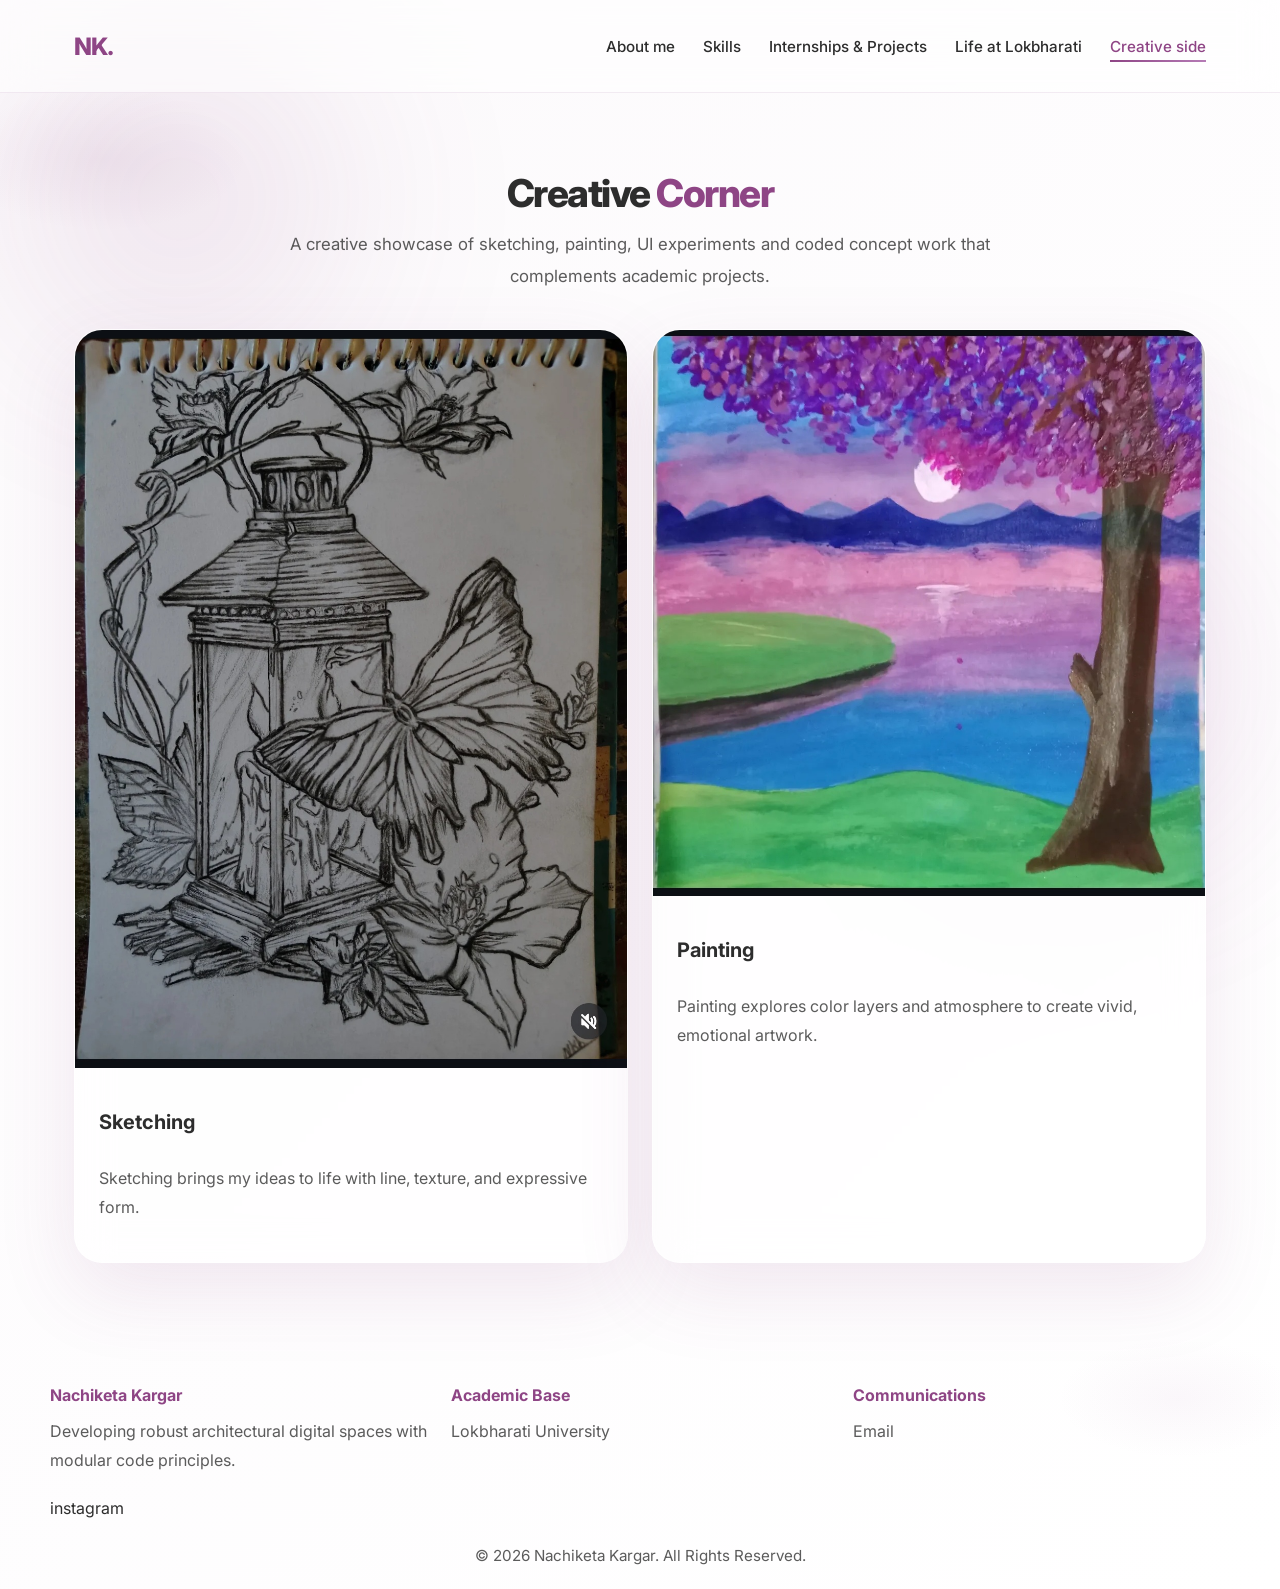
==== creative.html @ a65b6628 "Fix link to 'About me' page in creative.html" ====
﻿<!DOCTYPE html>
<html lang="en">
<head>
    <meta charset="UTF-8">
    <meta name="viewport" content="width=device-width, initial-scale=1.0">
    <title>Creative Corner | Nachiketa Kargar</title>
    <meta name="description" content="Creative corner of student portfolio showing sketching, painting, coding projects, and creative learning by Nachiketa Kargar.">
    <link rel="stylesheet" href="styles.css">
    <link rel="preconnect" href="https://fonts.googleapis.com">
    <link rel="preconnect" href="https://fonts.gstatic.com" crossorigin>
    <link href="https://fonts.googleapis.com/css2?family=Inter:wght@300;400;500;600;700;800&display=swap" rel="stylesheet">
</head>
<body>
    <div class="scroll-progress"></div>
    <div class="bg-shapes">
        <div class="shape shape-1"></div>
        <div class="shape shape-2"></div>
    </div>

    <nav class="navbar">
        <div class="nav-container">
            <a href="about.html" class="logo">NK.</a>
            <div class="hamburger">
                <span></span>
                <span></span>
                <span></span>
            </div>
            <ul class="nav-links">
                <li><a href="index.html">About me</a></li>
                <li><a href="skills.html">Skills</a></li>
                <li><a href="projects.html">Internships & Projects</a></li>
                <li><a href="university.html">Life at Lokbharati</a></li>
                <li><a href="creative.html" class="active">Creative side</a></li>
            </ul>
        </div>
    </nav>

    <main>
        <section class="section-block reveal">
            <h2 class="section-title">Creative <span>Corner</span></h2>
            <p class="hero-subtitle" style="text-align:center; max-width:700px; margin:0 auto 36px;">A creative showcase of sketching, painting, UI experiments and coded concept work that complements academic projects.</p>
            <div class="creative-gallery">
                <article class="glass-card creative-card tilt-card">
                    <div class="project-visual">
                        <img src="image/sketch.jpeg" alt="Sketching by Nachiketa">
                    </div>
                    <div class="card-content">
                        <h3 class="creative-title">Sketching</h3>
                        <p class="creative-description">Sketching brings my ideas to life with line, texture, and expressive form.</p>
                    </div>
                </article>
                <article class="glass-card creative-card tilt-card">
                    <div class="project-visual">
                        <img src="image/paint.jpeg" alt="Painting by Nachiketa">
                    </div>
                    <div class="card-content">
                        <h3 class="creative-title">Painting</h3>
                        <p class="creative-description">Painting explores color layers and atmosphere to create vivid, emotional artwork.</p>
                    </div>
                </article>
                <!--
                <article class="glass-card creative-card tilt-card">
                    <div class="creative-icon">📐</div>
                    <div class="card-content">
                        <h3 class="creative-title">Creative Learning</h3>
                        <p class="creative-description">Experimenting with design theory, layout rhythm, and premium interface structure.</p>
                    </div>
                </article>
                <article class="glass-card creative-card tilt-card">
                    <div class="creative-icon">💻</div>
                    <div class="card-content">
                        <h3 class="creative-title">Coding Projects</h3>
                        <p class="creative-description">Building visual prototypes, motion studies, and polished front-end demos with clean code.</p>
                    </div>
                </article>
                <article class="glass-card creative-card tilt-card">
                    <div class="creative-icon">✍️</div>
                    <div class="card-content">
                        <h3 class="creative-title">Visual Frameworks</h3>
                        <p class="creative-description">Mapping complex ideas into elegant, accessible interface systems.</p>
                    </div>
                </article>-->
            </div>
        </section>
    </main>

    <footer class="footer">
        <div class="footer-container">
            <div class="footer-block">
                <h4>Nachiketa Kargar</h4>
                <p>Developing robust architectural digital spaces with modular code principles.</p>
            </div>
            <div class="footer-block">
                <h4>Academic Base</h4>
                <p>Lokbharati University</p>
            </div>
            <div class="footer-block">
                <h4>Communications</h4>
                <a href="mail to:nachiketa.kargar@lokbhartiuniversity.in.edu">Email</a></div>
              <div>  <a href="https://www.instagram.com/nachu6563/" target="_blank">instagram</a>
            </div>
        </div>
        <div class="footer-bottom">&copy; 2026 Nachiketa Kargar. All Rights Reserved.</div>
    </footer>

    <script src="script.js"></script>
</body>
</html>
---- styles.css ----
:root {
    --plum: #8E4585;
    --light-plum: #B57BB5;
    --light-grey: #F5F5F5;
    --white: #FFFFFF;
    --dark-grey: #2D2D2D;
    --glass-bg: rgba(255, 255, 255, 0.58);
    --glass-border: rgba(255, 255, 255, 0.5);
    --glass-shadow: rgba(142, 69, 133, 0.14);
    --text-soft: rgba(45, 45, 45, 0.78);
    --font-primary: 'Inter', system-ui, -apple-system, BlinkMacSystemFont, sans-serif;
    --transition-smooth: all 0.45s cubic-bezier(0.22, 1, 0.36, 1);
}

* {
    box-sizing: border-box;
}

html {
    scroll-behavior: smooth;
}

body {
    margin: 0;
    min-height: 100vh;
    font-family: var(--font-primary);
    color: var(--dark-grey);
    /* Full-page gradient 'wall' using brand colors with soft radial accents */
    background: radial-gradient(1200px 600px at 8% 10%, rgba(142,69,133,0.08), transparent 12%),
                radial-gradient(1000px 500px at 92% 88%, rgba(181,123,181,0.06), transparent 12%),
                linear-gradient(135deg, rgba(142,69,133,0.03) 0%, rgba(181,123,181,0.02) 45%, #ffffff 100%);
    overflow-x: hidden;
    opacity: 0;
    transition: opacity 0.45s ease;
}

body.page-ready {
    opacity: 1;
}

img {
    max-width: 100%;
    display: block;
}

a {
    color: inherit;
    text-decoration: none;
}

button,
input,
textarea,
a {
    outline: none;
}

button,
.btn {
    font: inherit;
}

.scroll-progress {
    position: fixed;
    top: 0;
    left: 0;
    width: 0;
    height: 4px;
    background: linear-gradient(90deg, var(--plum), var(--light-plum));
    z-index: 1001;
}

.bg-shapes {
    position: fixed;
    inset: 0;
    z-index: -2;
    pointer-events: none;
}

.shape {
    position: absolute;
    filter: blur(90px);
    opacity: 0.18;
    animation: floatShape 24s infinite alternate ease-in-out;
}

.shape-1 {
    top: -12%;
    left: -10%;
    width: 48vw;
    height: 48vw;
    background: radial-gradient(circle, rgba(142, 69, 133, 0.85), transparent 58%);
}

.shape-2 {
    bottom: -12%;
    right: -10%;
    width: 52vw;
    height: 52vw;
    background: radial-gradient(circle, rgba(181, 123, 181, 0.85), transparent 58%);
    animation-delay: -8s;
}

@keyframes floatShape {
    0% { transform: translate(0, 0) scale(1); }
    100% { transform: translate(4%, 4%) scale(1.08); }
}

.navbar {
    position: sticky;
    top: 0;
    width: 100%;
    z-index: 900;
    background: rgba(255, 255, 255, 0.6);
    backdrop-filter: blur(18px);
    -webkit-backdrop-filter: blur(18px);
    border-bottom: 1px solid rgba(142, 69, 133, 0.1);
}

.nav-container {
    max-width: 1180px;
    margin: 0 auto;
    padding: 20px 24px;
    display: flex;
    align-items: center;
    justify-content: space-between;
    gap: 24px;
}

.logo {
    font-size: 1.5rem;
    font-weight: 800;
    color: var(--plum);
    letter-spacing: -0.04em;
}

.nav-links {
    display: flex;
    align-items: center;
    gap: 28px;
    list-style: none;
}

.nav-links a {
    position: relative;
    color: var(--dark-grey);
    font-size: 0.95rem;
    font-weight: 500;
    transition: color 0.35s ease;
}

.nav-links a::after {
    content: '';
    position: absolute;
    left: 0;
    bottom: -6px;
    width: 0;
    height: 2px;
    background: linear-gradient(90deg, var(--plum), var(--light-plum));
    transition: width 0.35s ease;
}

.nav-links a:hover,
.nav-links a.active {
    color: var(--plum);
}

.nav-links a:hover::after,
.nav-links a.active::after {
    width: 100%;
}

.hamburger {
    display: none;
    width: 32px;
    height: 24px;
    flex-direction: column;
    justify-content: space-between;
    cursor: pointer;
}

.hamburger span {
    display: block;
    width: 100%;
    height: 2px;
    background: var(--dark-grey);
    border-radius: 999px;
    transition: transform 0.35s ease, opacity 0.35s ease;
}

main {
    position: relative;
    z-index: 1;
}

.section-title {
    font-size: clamp(2rem, 3vw, 2.8rem);
    line-height: 1.05;
    letter-spacing: -0.04em;
    margin: 0 0 1rem;
    font-weight: 800;
    color: var(--dark-grey);
    text-align: center;
}

.section-title span {
    color: var(--plum);
}

.section-block,
.hero-layout,
.reveal {
    max-width: 1180px;
    margin: 0 auto;
    padding: 80px 24px;
}

.hero-layout {
    display: grid;
    grid-template-columns: minmax(0, 1.15fr) minmax(320px, 0.85fr);
    gap: 2.5rem;
    align-items: center;
    padding-top: 100px;
}

.campus-hero {
    position: relative;
    width: 100%;
    min-height: 760px;
    display: grid;
    place-items: center;
    overflow: hidden;
    margin-bottom: 4rem;
    background: var(--light-grey);
}

.hero-video-wrap {
    position: absolute;
    inset: 0;
    overflow: hidden;
    z-index: 0;
}

.hero-video-wrap iframe {
    position: absolute;
    top: 50%;
    left: 50%;
    width: 140%;
    height: 140%;
    transform: translate(-50%, -50%) scale(1.08);
    border: 0;
    pointer-events: none;
    transition: transform 30s ease;
    filter:saturate(1.15)
brightness(1.08)
contrast(1.05);
    will-change: transform;
}

@keyframes campusHeroZoom {
    from { transform: translate(-50%, -50%) scale(1.08); }
    to   { transform: translate(-50%, -50%) scale(1.12); }
}

.hero-video-wrap iframe {
    animation: campusHeroZoom 24s ease-in-out infinite alternate;
}

/* Gradient overlay on video - dark at bottom, transparent at top */
.hero-video-wrap::after{
content:'';
position:absolute;
inset:0;

background:linear-gradient(
to top,
rgba(0,0,0,.20) 0%,
rgba(0,0,0,.08) 45%,
transparent 100%
);

z-index:1;
}

/* Lighten the hero content background and reduce opacity of card */
.campus-hero-content {
    background: rgba(255, 255, 255, 0.06) !important;
    border: 1px solid rgba(255, 255, 255, 0.08) !important;
    backdrop-filter: blur(8px) !important;
}

.hero-label {
    background: rgba(255, 255, 255, 0.04);
    color: var(--plum);
    padding: 6px 10px;
    border-radius: 999px;
}

.campus-hero-overlay {
    position: absolute;
    inset: 0;
    background: rgba(16,10,32,0.15);
    backdrop-filter: blur(3px);
    z-index: 1;
}

.campus-hero-content {
    position: relative;
    z-index: 2;
    width: min(100%, 1080px);
    padding: 48px 50px;
    background: rgba(255, 255, 255, 0.14);
    border: 1px solid rgba(255, 255, 255, 0.18);
    border-radius: 28px;
    box-shadow: 0 40px 120px rgba(142, 69, 133, 0.18);
    backdrop-filter: blur(24px);
    text-align: center;
}

.hero-label {
    display: inline-flex;
    align-items: center;
    justify-content: center;
    gap: 0.75rem;
    margin-bottom: 1rem;
    color: rgba(255, 255, 255, 0.88);
    font-size: 0.95rem;
    letter-spacing: 0.18em;
    text-transform: uppercase;
    font-weight: 700;
}

.campus-hero h2 {
    margin: 0;
    font-size: clamp(2.8rem, 4vw, 4.8rem);
    line-height: 1.02;
    letter-spacing: -0.04em;
    color: #fff;
}

.hero-subtitle {
    margin: 24px auto 0;
    max-width: 840px;
    font-size: 1.12rem;
    line-height: 1.85;
    color: rgba(255, 255, 255, 0.92);
}

.hero-description {
    margin: 22px auto 0;
    max-width: 760px;
    color: rgba(255, 255, 255, 0.78);
    line-height: 1.9;
    font-size: 1rem;
}

.hero-actions {
    margin-top: 34px;
    display: flex;
    justify-content: center;
    align-items: center;
    gap: 18px;
    flex-wrap: wrap;
}

.hero-btn {
    display: inline-flex;
    align-items: center;
    justify-content: center;
    padding: 16px 34px;
    border-radius: 999px;
    font-weight: 700;
    letter-spacing: 0.01em;
    transition: transform 0.3s ease, box-shadow 0.3s ease, background 0.3s ease;
}

.hero-btn.primary {
    background: linear-gradient(135deg, var(--plum), var(--light-plum));
    color: #fff;
    box-shadow: 0 20px 50px rgba(142, 69, 133, 0.3);
}

.hero-btn.secondary {
    background: rgba(255, 255, 255, 0.16);
    color: #fff;
    border: 1px solid rgba(255, 255, 255, 0.26);
}

.hero-btn:hover {
    transform: translateY(-3px);
    box-shadow: 0 22px 60px rgba(142, 69, 133, 0.32);
}

.hero-btn.secondary:hover {
    background: rgba(255, 255, 255, 0.24);
}

@media (max-width: 980px) {
    .campus-hero {
        min-height: 580px;
        margin-bottom: 3.5rem;
    }

    .campus-hero-content {
        padding: 36px 30px;
    }

    .hero-subtitle,
    .hero-description {
        font-size: 1rem;
    }
}

@media (max-width: 680px) {
    .campus-hero {
        min-height: auto;
        padding: 80px 0 60px;
    }

    .campus-hero-content {
        width: min(100%, 92%);
        border-radius: 24px;
        padding: 28px 22px;
    }

    .hero-label {
        font-size: 0.85rem;
    }

    .campus-hero h2 {
        font-size: 2.5rem;
    }

    .hero-actions {
        gap: 14px;
        flex-direction: column;
    }

    .hero-btn {
        width: 100%;
        min-width: 0;
    }
}

.hero-text {
    display: flex;
    flex-direction: column;
    gap: 24px;
}

.eyebrow {
    display: inline-flex;
    align-items: center;
    gap: 0.5rem;
    color: var(--plum);
    font-weight: 700;
    text-transform: uppercase;
    letter-spacing: 0.18em;
    font-size: 0.78rem;
}

.hero-text h1 {
    font-size: clamp(2.75rem, 4vw, 4rem);
    line-height: 0.98;
    margin: 0;
}

.hero-text h1 span {
    color: var(--plum);
}

.hero-subtitle {
    max-width: 640px;
    color: var(--text-soft);
    font-size: 1.05rem;
    line-height: 1.9;
}

.hero-typing {
    display: flex;
    align-items: center;
    gap: 0.9rem;
    font-size: 1rem;
    color: var(--dark-grey);
    font-weight: 500;
}

.hero-typing .typing-text {
    font-weight: 700;
    color: var(--plum);
}

.hero-cta {
    display: flex;
    flex-wrap: wrap;
    gap: 16px;
}

.btn {
    display: inline-flex;
    align-items: center;
    justify-content: center;
    border-radius: 999px;
    padding: 14px 28px;
    min-height: 52px;
    font-weight: 700;
    border: none;
    cursor: pointer;
    background: transparent;
    position: relative;
    overflow: hidden;
    transition: var(--transition-smooth);
}

.btn-primary {
    background: linear-gradient(135deg, var(--plum), var(--light-plum));
    color: var(--white);
    box-shadow: 0 18px 40px rgba(142, 69, 133, 0.18);
}

.btn-secondary {
    background: rgba(255, 255, 255, 0.78);
    color: var(--plum);
    border: 1px solid rgba(142, 69, 133, 0.18);
}

.btn:hover {
    transform: translateY(-2px);
}

.hero-card {
    display: grid;
    gap: 24px;
    padding: 32px;
}

.profile-card {
    display: grid;
    gap: 20px;
    padding: 36px;

    /* Floating Animation */
    animation: float 5s ease-in-out infinite;
}

.profile-photo {
    width: 170px;
    height: 170px;
    border-radius: 50%;
    margin: 0 auto;
    background: radial-gradient(circle at top left,
            rgba(255,255,255,0.8),
            rgba(142,69,133,0.22));

    display: grid;
    place-items: center;

    border: 1px solid rgba(255,255,255,0.6);

    box-shadow:
        inset 0 0 0 1px rgba(255,255,255,0.35),
        0 18px 40px rgba(142,69,133,0.08);

    overflow: hidden;
}

.profile-photo img {
    width: 100%;
    height: 100%;
    object-fit: cover;

    border-radius: 50%;
    display: block;

    /* Smooth Effect */
    transition: 0.5s ease;
}


/* Hover Zoom */
.profile-photo:hover img{
    transform: scale(1.05);
}


.profile-photo span {
    font-size: 3rem;
    font-weight: 800;
    color: var(--plum);
}

.profile-meta {
    text-align: center;
    color: var(--plum);
    font-weight: 700;
    letter-spacing: 0.05em;
}

.profile-highlights {
    display: grid;
    gap: 12px;
}

.profile-highlights li {
    display: flex;
    align-items: center;
    gap: 12px;
    color: var(--text-soft);
    line-height: 1.8;
}

.profile-highlights li::before {
    content: '';
    width: 9px;
    height: 9px;
    border-radius: 50%;
    background: linear-gradient(
        135deg,
        var(--plum),
        var(--light-plum)
    );
}


/* Floating Animation */
@keyframes float {

    0%,100%{
transform:translateY(0);
}

50%{
transform:translateY(-10px);
}
}

.stats-grid {
    display: grid;
    grid-template-columns: repeat(3, minmax(180px, 1fr));
    gap: 18px;
}

.stat-item {
    padding: 26px;
    display: grid;
    gap: 10px;
}

.stat-number {
    font-size: 2.5rem;
    font-weight: 800;
    color: var(--plum);
}

.stat-label {
    color: var(--text-soft);
    line-height: 1.7;
}

.glass-card {
    position: relative;
    background: var(--glass-bg);
    border: 1px solid var(--glass-border);
    border-radius: 28px;
    box-shadow: 0 28px 80px rgba(142, 69, 133, 0.12);
    backdrop-filter: blur(18px);
    -webkit-backdrop-filter: blur(18px);
    overflow: hidden;
    transition: var(--transition-smooth);
}

.glass-card::before {
    content: '';
    position: absolute;
    inset: 0;
    background: linear-gradient(135deg, rgba(255,255,255,0.4), rgba(255,255,255,0.06));
    pointer-events: none;
}

.glass-card::after {
    content: '';
    position: absolute;
    inset: -1px;
    background: linear-gradient(180deg, rgba(142, 69, 133, 0.26), rgba(181, 123, 181, 0.12));
    opacity: 0;
    transition: opacity 0.35s ease;
}

.glass-card:hover {
    transform: translateY(-10px);
}

.glass-card:hover::after {
    opacity: 1;
}

.card-content {
    position: relative;
    z-index: 1;
    padding: 30px;
}

.info-grid {
    display: grid;
    gap: 22px;
    grid-template-columns: repeat(3, minmax(220px, 1fr));
}

.info-card {
    position: relative;
    padding: 32px;
    min-height: 220px;
}

.info-card h3 {
    margin-top: 0;
    margin-bottom: 14px;
    font-size: 1.25rem;
    color: var(--dark-grey);
}

.info-card p {
    color: var(--text-soft);
    line-height: 1.8;
}

.hero-image-container {
    display: grid;
    place-items: center;
}

.fade-left,
.fade-right,
.zoom-in {
    opacity: 0;
    transform: translateY(32px) scale(0.98);
    transition: opacity 0.7s ease, transform 0.7s ease;
}

.fade-left.active {
    opacity: 1;
    transform: translateX(0) scale(1);
}

.fade-right.active {
    opacity: 1;
    transform: translateX(0) scale(1);
}

.zoom-in.active {
    opacity: 1;
    transform: scale(1);
}

.reveal {
    opacity: 0;
    transform: translateY(32px);
    transition: opacity 0.8s ease, transform 0.8s ease;
}

.reveal.active {
    opacity: 1;
    transform: translateY(0);
}

.hero-image-container .profile-card {
    width: 100%;
    max-width: 420px;
}

.hero-stats {
    display: grid;
    grid-template-columns: repeat(3, minmax(110px, 1fr));
    gap: 16px;
}

.hero-stat {
    padding: 18px 22px;
    display: grid;
    gap: 8px;
    text-align: center;
}

.hero-stat span:first-child {
    font-size: 1.9rem;
    font-weight: 800;
    color: var(--plum);
}

.hero-stat span:last-child {
    color: var(--text-soft);
    line-height: 1.7;
}

.skill-bar-wrapper {
    display: grid;
    gap: 12px;
    margin-bottom: 20px;
}

.skill-info {
    display: flex;
    justify-content: space-between;
    align-items: center;
    font-size: 0.95rem;
    color: var(--dark-grey);
    font-weight: 600;
}

.skill-progress-bg {
    width: 100%;
    height: 14px;
    border-radius: 999px;
    background: rgba(255,255,255,0.55);
    overflow: hidden;
}

.skill-progress-fill {
    width: 0;
    height: 100%;
    border-radius: 999px;
    background: linear-gradient(90deg, var(--plum), var(--light-plum));
    transition: width 1.1s ease;
}

.circular-skills {
    display: grid;
    gap: 24px;
    justify-items: center;
    padding: 32px;
}

.circle-skill {
    display: grid;
    gap: 18px;
    justify-items: center;
}

.circle-svg {
    width: 120px;
    height: 120px;
    transform: rotate(-90deg);
}

.circle-bg,
.circle-fill {
    fill: none;
    stroke-width: 12;
    stroke-linecap: round;
}

.circle-bg {
    stroke: rgba(255, 255, 255, 0.68);
}

.circle-fill {
    stroke: var(--plum);
    stroke-dasharray: 339.292;
    stroke-dashoffset: 339.292;
    transition: stroke-dashoffset 1.25s ease;
}

.circle-text {
    fill: var(--plum);
    font-size: 1rem;
    font-weight: 700;
    transform: rotate(90deg);
}

.achievement-grid {
    display: grid;
    gap: 20px;
    grid-template-columns: repeat(2, minmax(250px, 1fr));
}

.achievement-card {
    display: grid;
    gap: 14px;
    border-radius: 1%;
}

.achievement-card::before,
.achievement-card::after {
    border-radius: 1%;
}

.achievement-card h3 {
    margin: 0;
}

.currently-learning {
    margin-top: 16px;
    display: grid;
    gap: 12px;
}

.currently-learning span {
    display: inline-flex;
    align-items: center;
    gap: 8px;
    color: var(--text-soft);
}

.currently-learning span::before {
    content: '';
    width: 9px;
    height: 9px;
    border-radius: 50%;
    background: var(--plum);
}

.project-grid,
.creative-gallery,
.gallery-grid {
    display: grid;
    gap: 24px;
    grid-template-columns: repeat(auto-fit, minmax(240px, 1fr));
}

.project-card,
.creative-card,
.campus-card {
    display: flex;
    flex-direction: column;
    min-height: 320px;
    gap: 18px;
    position: relative;
}

/* ==========================================================================
   માત્ર FUNCTIONS CARD (FIRST CARD) ના સેન્ટર વ્યુ બટન માટેનું CSS
   ========================================================================== */
/* ==========================================================================
   માત્ર FUNCTIONS CARD (FIRST CARD) ના સેન્ટર વ્યુ બટન માટેનું CSS
   ========================================================================== */
.campus-thumb {
    position: relative;
    overflow: hidden;
}

.thumb-img {
    width: 100%;
    height: 220px;
    object-fit: cover;
    display: block;
}

/* માત્ર પહેલા કાર્ડના ઓવરલે માટે (છુપાયેલું રહેશે અને ફ્લેક્સબોક્સથી સેન્ટર કરશે) */
/* Card overlay */
.campus-card,
.functions-card {
    position: relative;
    overflow: hidden;
}

/* Overlay */
.campus-card .thumb-overlay,
.functions-card .thumb-overlay {
    position: absolute;
    inset: 0;

    background: rgba(0,0,0,.45);
    backdrop-filter: blur(4px);

    opacity: 0;
    visibility: hidden;
    transition: opacity .35s ease, visibility .35s ease;

    display: flex;
    align-items: center;
    justify-content: center;
    gap: 12px;
    flex-direction: column;

    pointer-events: auto;
    z-index: 10;
}

/* Show overlay */
.campus-thumb:hover .thumb-overlay,
.campus-card:hover .thumb-overlay,
.functions-card:hover .thumb-overlay,
.campus-card .thumb-overlay:hover,
.functions-card .thumb-overlay:hover {
    opacity: 1;
    visibility: visible;
}

/* Button */
.campus-card .thumb-btn,
.functions-card .thumb-btn {
    position: relative;
    z-index: 11;
    display: inline-flex;
    align-items: center;
    justify-content: center;
    padding: 14px 30px;
    min-width: 120px;
    border: none;
    border-radius: 12px;
    cursor: pointer;
    font-weight: 700;
    font-size: 0.95rem;
    text-decoration: none;
    transition: transform .3s ease, box-shadow .3s ease, background .3s ease;
    pointer-events: auto;
}

.campus-thumb {
    position: relative;
    z-index: 1;
}

.campus-card .watch-btn,
.functions-card .watch-btn {
    background: linear-gradient(135deg, var(--plum), var(--light-plum));
    color: white;
    box-shadow: 0 8px 25px rgba(142,69,133,.25);
}

.campus-card .edit-btn,
.functions-card .edit-btn {
    background: rgba(255,255,255,.9);
    color: var(--dark-grey);
    box-shadow: 0 8px 20px rgba(0,0,0,.12);
}

/* Button Hover */
.campus-card .thumb-btn:hover,
.functions-card .thumb-btn:hover {
    transform: translateY(-3px);
    box-shadow: 0 12px 35px rgba(142,69,133,.35);
}

/* Thumbnail */

.campus-thumb{

border-radius:24px;

overflow:hidden;

transition:.45s;

}


.campus-card:hover .campus-thumb{

transform:scale(1.05);

}

.project-card::before,
.creative-card::before,
.campus-card::before {
    content: '';
    position: absolute;
    inset: 0;
    border-radius: 28px;
    padding: 1px;
    background: linear-gradient(135deg, rgba(142, 69, 133, 0.5), rgba(181, 123, 181, 0.4));
    -webkit-mask: linear-gradient(#fff 0 0) content-box, linear-gradient(#fff 0 0);
    mask: linear-gradient(#fff 0 0) content-box, linear-gradient(#fff 0 0);
    mask-composite: exclude;
    pointer-events: none;
    opacity: 0;
    transition: opacity 0.4s ease;
}

.project-card:hover::before,
.creative-card:hover::before,
.campus-card:hover::before {
    opacity: 1;
}

.project-card .card-content,
.creative-card .card-content,
.campus-card .card-content {
    padding: 24px;
    display: grid;
    gap: 14px;
    z-index: 1;
}

.project-name,
.creative-title,
.campus-title {
    margin: 0;
    font-size: 1.25rem;
    font-weight: 700;
}

.project-description,
.creative-description,
.campus-description {
    color: var(--text-soft);
    line-height: 1.8;
}

.project-tags,
.stack-grid,
.activity-grid {
    display: grid;
    gap: 12px;
    grid-template-columns: repeat(auto-fit, minmax(120px, 1fr));
}

.tech-chip {
    background: rgba(255, 255, 255, 0.72);
    border: 1px solid rgba(142, 69, 133, 0.16);
    border-radius: 999px;
    color: var(--dark-grey);
    font-size: 0.92rem;
    padding: 12px 16px;
    text-align: center;
}

.timeline {
    position: relative;
    display: grid;
    gap: 30px;
    padding-left: 22px;
}

.timeline::before {
    content: '';
    position: absolute;
    left: 10px;
    top: 0;
    bottom: 0;
    width: 4px;
    background: linear-gradient(180deg, var(--plum), var(--light-plum));
    border-radius: 999px;
}

.timeline-item {
    display: grid;
    gap: 14px;
    padding-left: 28px;
}

.timeline-dot {
    position: absolute;
    left: 0;
    top: 14px;
    width: 16px;
    height: 16px;
    background: linear-gradient(180deg, var(--plum), var(--light-plum));
    border-radius: 50%;
    box-shadow: 0 0 0 10px rgba(142, 69, 133, 0.08);
}

.timeline-year {
    display: inline-flex;
    align-items: center;
    gap: 10px;
    font-size: 0.9rem;
    font-weight: 700;
    color: var(--light-plum);
    text-transform: uppercase;
    letter-spacing: 0.12em;
}

.timeline-content h4 {
    margin: 0;
    font-size: 1.2rem;
    font-weight: 700;
}

.timeline-content p {
    margin: 0;
    color: var(--text-soft);
    line-height: 1.75;
}

.contact-section {
    text-align: center;
}

.contact-section p {
    max-width: 720px;
    margin: 0 auto 24px auto;
    color: var(--text-soft);
    line-height: 1.8;
}

.footer {
    padding: 42px 24px 24px;
}

.footer-container {
    max-width: 1180px;
    margin: 0 auto;
    display: grid;
    grid-template-columns: repeat(3, minmax(220px, 1fr));
    gap: 24px;
}

.footer-block h4 {
    margin: 0 0 12px;
    font-size: 1rem;
    color: var(--plum);
}

.footer-block p,
.footer-block a {
    margin: 0;
    color: var(--text-soft);
    line-height: 1.8;
}

.footer-block a {
    display: inline-block;
}

.footer-bottom {
    margin-top: 28px;
    max-width: 1180px;
    margin-left: auto;
    margin-right: auto;
    color: var(--text-soft);
    text-align: center;
    font-size: 0.95rem;
}


@media (max-width: 1100px) {
    .hero-layout {
        grid-template-columns: 1fr;
    }

    .info-grid,
    .achievement-grid,
    .gallery-grid,
    .project-grid,
    .creative-gallery,
    .stack-grid,
    .activity-grid {
        grid-template-columns: 1fr;
    }
}

@media (max-width: 860px) {
    .nav-container {
        padding: 18px 20px;
    }

    .hero-layout,
    .section-block {
        padding-left: 20px;
        padding-right: 20px;
    }
}

@media (max-width: 768px) {
    .nav-links {
        position: fixed;
        top: 84px;
        right: -100%;
        width: min(310px, 80vw);
        height: calc(100vh - 84px);
        flex-direction: column;
        justify-content: flex-start;
        align-items: flex-start;
        padding: 32px 24px;
        background: rgba(255, 255, 255, 0.96);
        box-shadow: -8px 18px 48px rgba(142, 69, 133, 0.12);
        border-left: 1px solid rgba(142, 69, 133, 0.08);
        transition: right 0.35s ease;
    }

    .nav-links.active {
        right: 0;
    }

    .nav-links a {
        margin-bottom: 16px;
        font-size: 1.05rem;
    }

    .hamburger {
        display: flex;
    }

    .hero-layout {
        padding-top: 92px;
    }

    .stats-grid {
        grid-template-columns: 1fr;
    }

    .campus-hero {
        padding: 160px 20px 120px;
    }

    .campus-hero-content {
        padding: 32px;
        border-radius: 28px;
    }

    
    .campus-thumb:has(#functions-thumb) .thumb-overlay .watch-btn {
        width: 75%;
        padding: 14px 20px;
        font-size: 1rem;
    }
}

@media (max-width: 560px) {
    .section-title {
        font-size: 2.2rem;
    }

    .hero-text h1 {
        font-size: 2.5rem;
    }

    .hero-cta {
        flex-direction: column;
    }

    .hero-stats {
        grid-template-columns: 1fr;
    }
}

.align-center {
    display: flex;
    align-items: center;
    justify-content: center;
}

.tilt-card {
    transform: perspective(1000px) rotateX(0deg) rotateY(0deg);
    will-change: transform;
}

.fade-left {
    transform: translateX(-20px);
}

.fade-right {
    transform: translateX(20px);
}

.zoom-in {
    transform: scale(0.95);
}


::-webkit-scrollbar{
width:8px;
}

::-webkit-scrollbar-track{
background:#f5f5f5;
}

::-webkit-scrollbar-thumb{
background:#8E4585;
border-radius:20px;
}

::-webkit-scrollbar-thumb:hover{
background:#B57BB5;
}
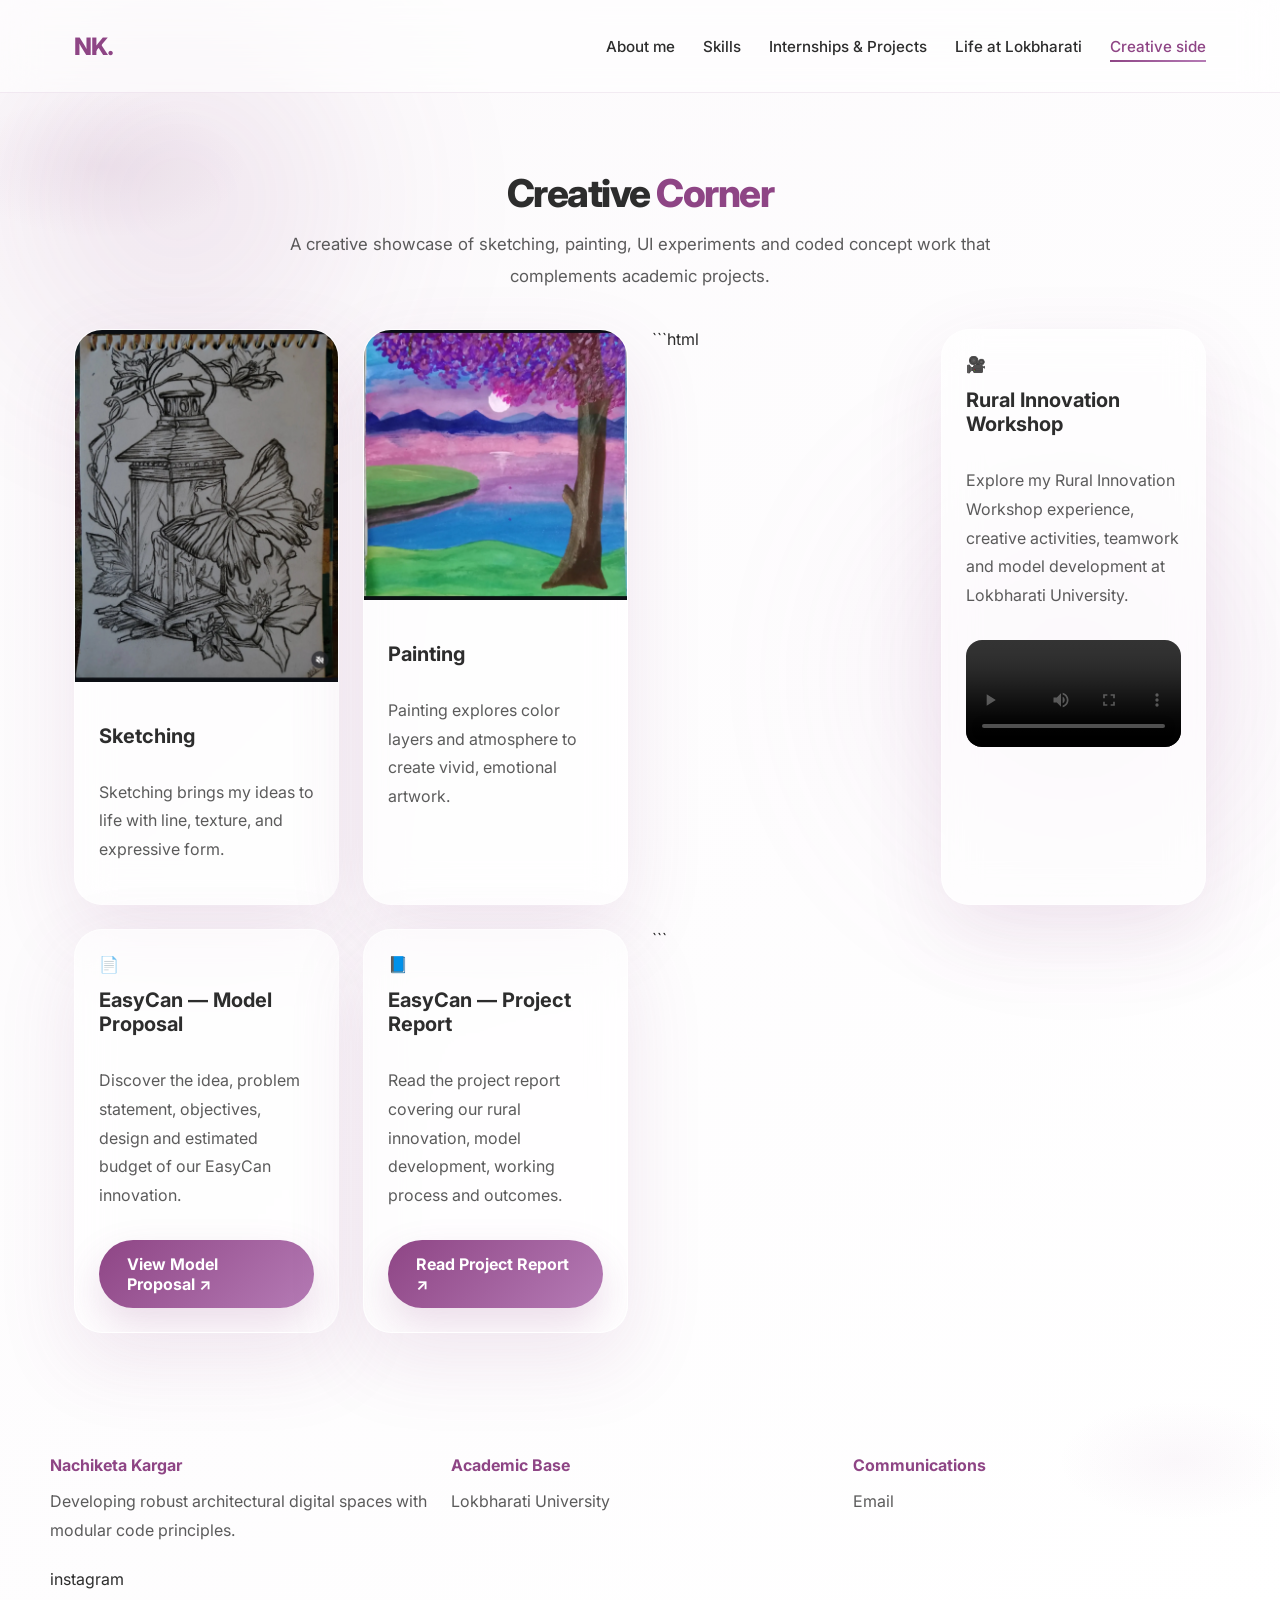
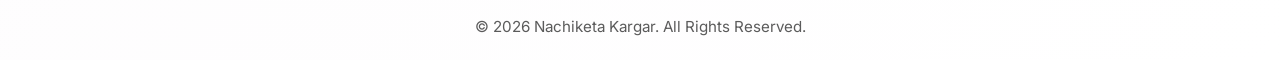
==== commit 8469b5a3: "Add creative content for workshop and reports Added new articles for Rural Innovation Workshop, Mode" ====
--- a/creative.html
+++ b/creative.html
@@ -80,6 +80,71 @@
                         <p class="creative-description">Mapping complex ideas into elegant, accessible interface systems.</p>
                     </div>
                 </article>-->
+                ```html
+<!-- Rural Innovation Workshop Video -->
+<article class="glass-card creative-card tilt-card">
+    <div class="card-content">
+        <div class="creative-icon">🎥</div>
+
+        <h3 class="creative-title">Rural Innovation Workshop</h3>
+
+        <p class="creative-description">
+            Explore my Rural Innovation Workshop experience,
+            creative activities, teamwork and model development
+            at Lokbharati University.
+        </p>
+
+        <video controls preload="metadata"
+               style="width:100%; border-radius:16px;">
+            <source src="assets/creative-corner/workshop-video.mp4"
+                    type="video/mp4">
+            Your browser does not support video playback.
+        </video>
+    </div>
+</article>
+
+<!-- Model Proposal -->
+<article class="glass-card creative-card tilt-card">
+    <div class="card-content">
+        <div class="creative-icon">📄</div>
+
+        <h3 class="creative-title">EasyCan — Model Proposal</h3>
+
+        <p class="creative-description">
+            Discover the idea, problem statement, objectives,
+            design and estimated budget of our EasyCan innovation.
+        </p>
+
+        <a href="assets/creative-corner/model-proposal.pdf"
+           target="_blank"
+           rel="noopener noreferrer"
+           class="btn btn-primary">
+            View Model Proposal ↗
+        </a>
+    </div>
+</article>
+
+<!-- Project Report -->
+<article class="glass-card creative-card tilt-card">
+    <div class="card-content">
+        <div class="creative-icon">📘</div>
+
+        <h3 class="creative-title">EasyCan — Project Report</h3>
+
+        <p class="creative-description">
+            Read the project report covering our rural innovation,
+            model development, working process and outcomes.
+        </p>
+
+        <a href="assets/creative-corner/project-report.pdf"
+           target="_blank"
+           rel="noopener noreferrer"
+           class="btn btn-primary">
+            Read Project Report ↗
+        </a>
+    </div>
+</article>
+```
             </div>
         </section>
     </main>
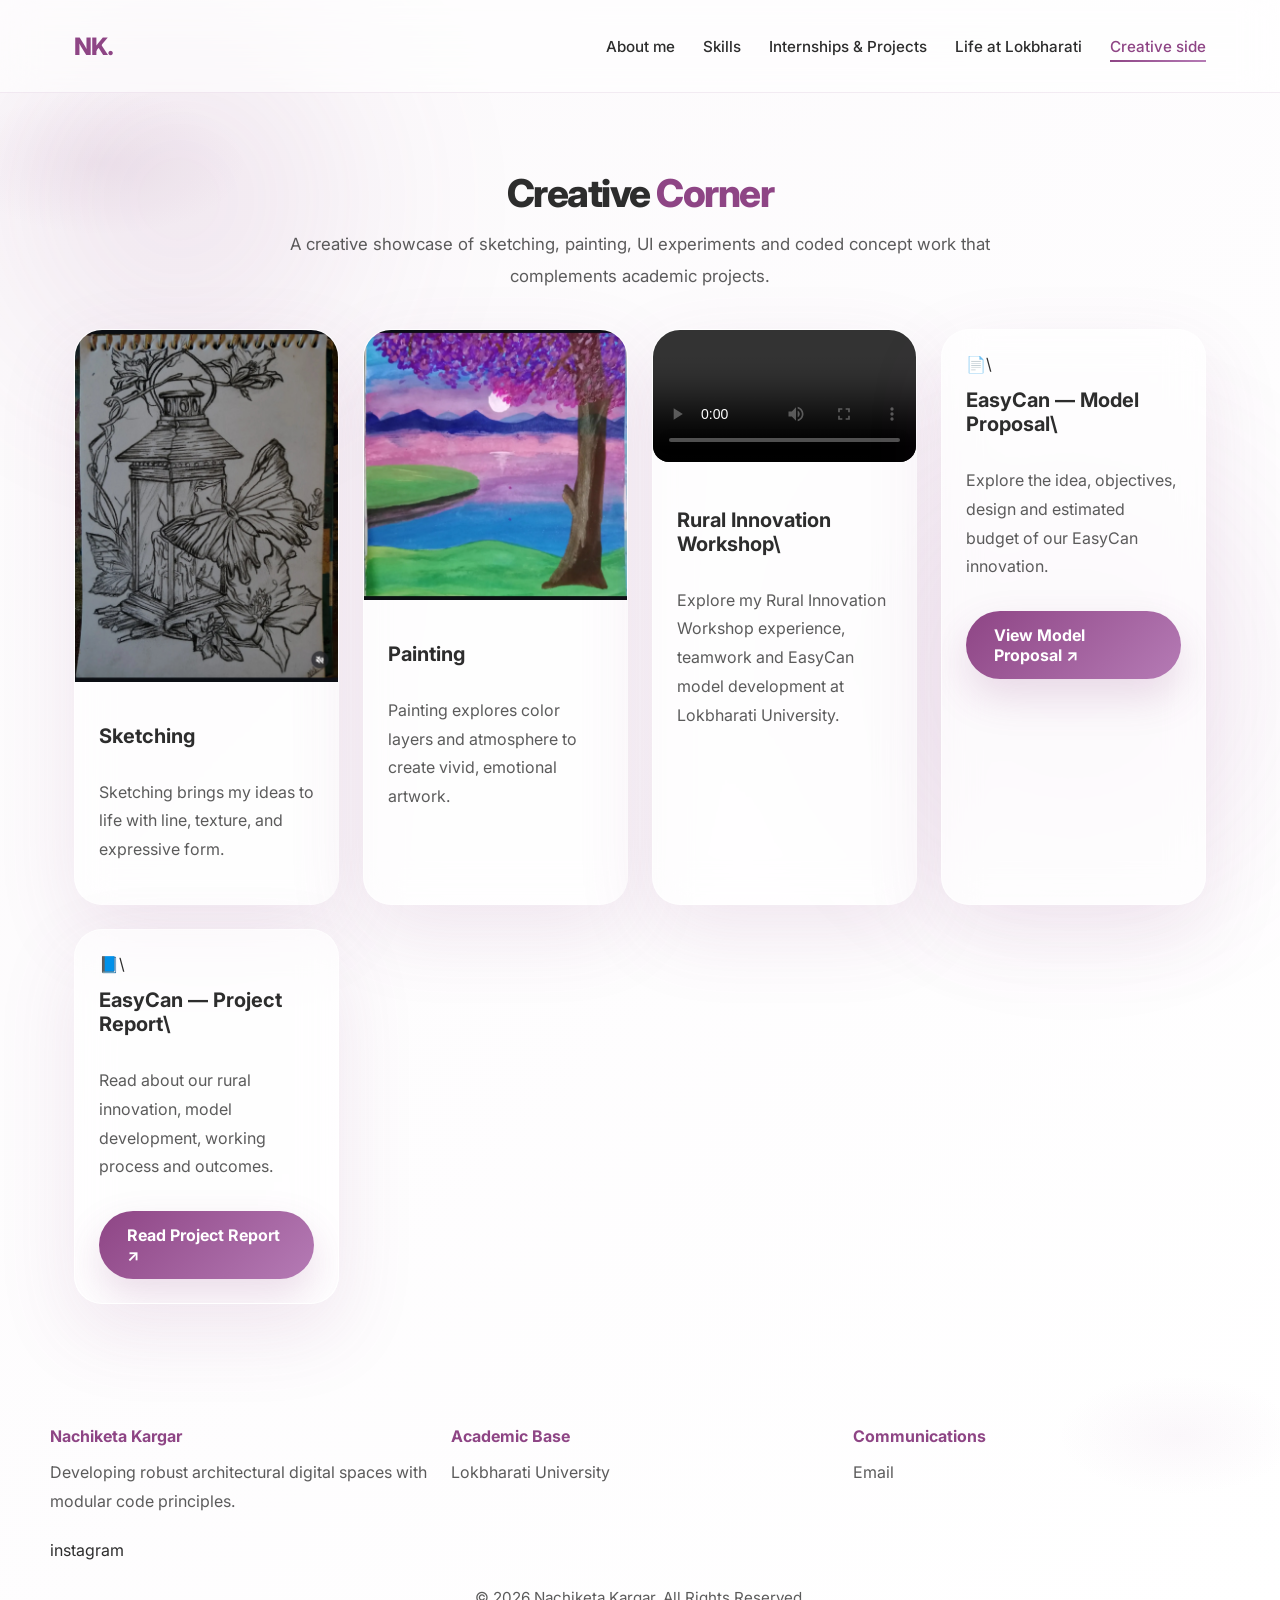
==== commit 8afb6f28: "Revise Rural Innovation Workshop and add EasyCan sections Updated the Rural Innovation Workshop sect" ====
--- a/creative.html
+++ b/creative.html
@@ -80,71 +80,54 @@
                         <p class="creative-description">Mapping complex ideas into elegant, accessible interface systems.</p>
                     </div>
                 </article>-->
-                ```html
+               
 <!-- Rural Innovation Workshop Video -->
+
 <article class="glass-card creative-card tilt-card">
-    <div class="card-content">
-        <div class="creative-icon">🎥</div>
-
-        <h3 class="creative-title">Rural Innovation Workshop</h3>
-
-        <p class="creative-description">
-            Explore my Rural Innovation Workshop experience,
-            creative activities, teamwork and model development
-            at Lokbharati University.
-        </p>
-
-        <video controls preload="metadata"
-               style="width:100%; border-radius:16px;">
-            <source src="assets/creative-corner/workshop-video.mp4"
-                    type="video/mp4">
-            Your browser does not support video playback.
-        </video>
-    </div>
+<div class="project-visual">
+<video controls preload="metadata" style="width:100%; border-radius:16px;">
+<source src="image/[WhatsApp Video 2026-11-02 at 8.56.50 AM.mp4](https://github.com/n65105450-dot/my-portfolio-/blob/main/image/WhatsApp%20Video%202026-11-02%20at%208.56.50%20AM.mp4 "WhatsApp Video 2026-11-02 at 8.56.50 AM.mp4")" type="video/mp4">
+          Your browser does not support video playback.
+</video>
+</div>
+<div class="card-content">
+<h3 class="creative-title">Rural Innovation Workshop\</h3>
+<p class="creative-description">
+           Explore my Rural Innovation Workshop experience, teamwork and EasyCan model development at Lokbharati University.
+</p>
+  </div>
 </article>
 
-<!-- Model Proposal -->
+<!-- EasyCan Model Proposal -->
+
 <article class="glass-card creative-card tilt-card">
-    <div class="card-content">
-        <div class="creative-icon">📄</div>
-
-        <h3 class="creative-title">EasyCan — Model Proposal</h3>
-
-        <p class="creative-description">
-            Discover the idea, problem statement, objectives,
-            design and estimated budget of our EasyCan innovation.
-        </p>
-
-        <a href="assets/creative-corner/model-proposal.pdf"
-           target="_blank"
-           rel="noopener noreferrer"
-           class="btn btn-primary">
-            View Model Proposal ↗
-        </a>
-    </div>
+   <div class="card-content">
+       <div class="creative-icon">📄\</div>
+       <h3 class="creative-title">EasyCan — Model Proposal\</h3>
+       <p class="creative-description">
+           Explore the idea, objectives, design and estimated budget of our EasyCan innovation.
+       </p>
+       <a href="image/[Model Proposal.docx (3).pdf](https://github.com/n65105450-dot/my-portfolio-/blob/main/image/Model%20Proposal.docx%20\(3\).pdf "Model Proposal.docx (3).pdf")" target="\_blank" rel="noopener noreferrer" class="btn btn-primary">
+           View Model Proposal ↗
+       </a>
+  </div>
 </article>
 
-<!-- Project Report -->
+<!-- EasyCan Project Report -->
+
 <article class="glass-card creative-card tilt-card">
-    <div class="card-content">
-        <div class="creative-icon">📘</div>
+   <div class="card-content">
+       <div class="creative-icon">📘\</div>
+       <h3 class="creative-title">EasyCan — Project Report\</h3>
+       <p class="creative-description">
+           Read about our rural innovation, model development, working process and outcomes.
+       </p>
+     <a href="image/[Rural_Innovation_Model_Report\_ group no 11.docx (1).pdf](https://github.com/n65105450-dot/my-portfolio-/blob/main/image/Rural_Innovation_Model_Report_%20group%20no%20%2011.docx%20\(1\).pdf "Rural_Innovation_Model_Report_ group no  11.docx (1).pdf")" target="\_blank" rel="noopener noreferrer" class="btn btn-primary">
+          Read Project Report ↗
+</a>
+</div>
+</article>
 
-        <h3 class="creative-title">EasyCan — Project Report</h3>
-
-        <p class="creative-description">
-            Read the project report covering our rural innovation,
-            model development, working process and outcomes.
-        </p>
-
-        <a href="assets/creative-corner/project-report.pdf"
-           target="_blank"
-           rel="noopener noreferrer"
-           class="btn btn-primary">
-            Read Project Report ↗
-        </a>
-    </div>
-</article>
-```
             </div>
         </section>
     </main>
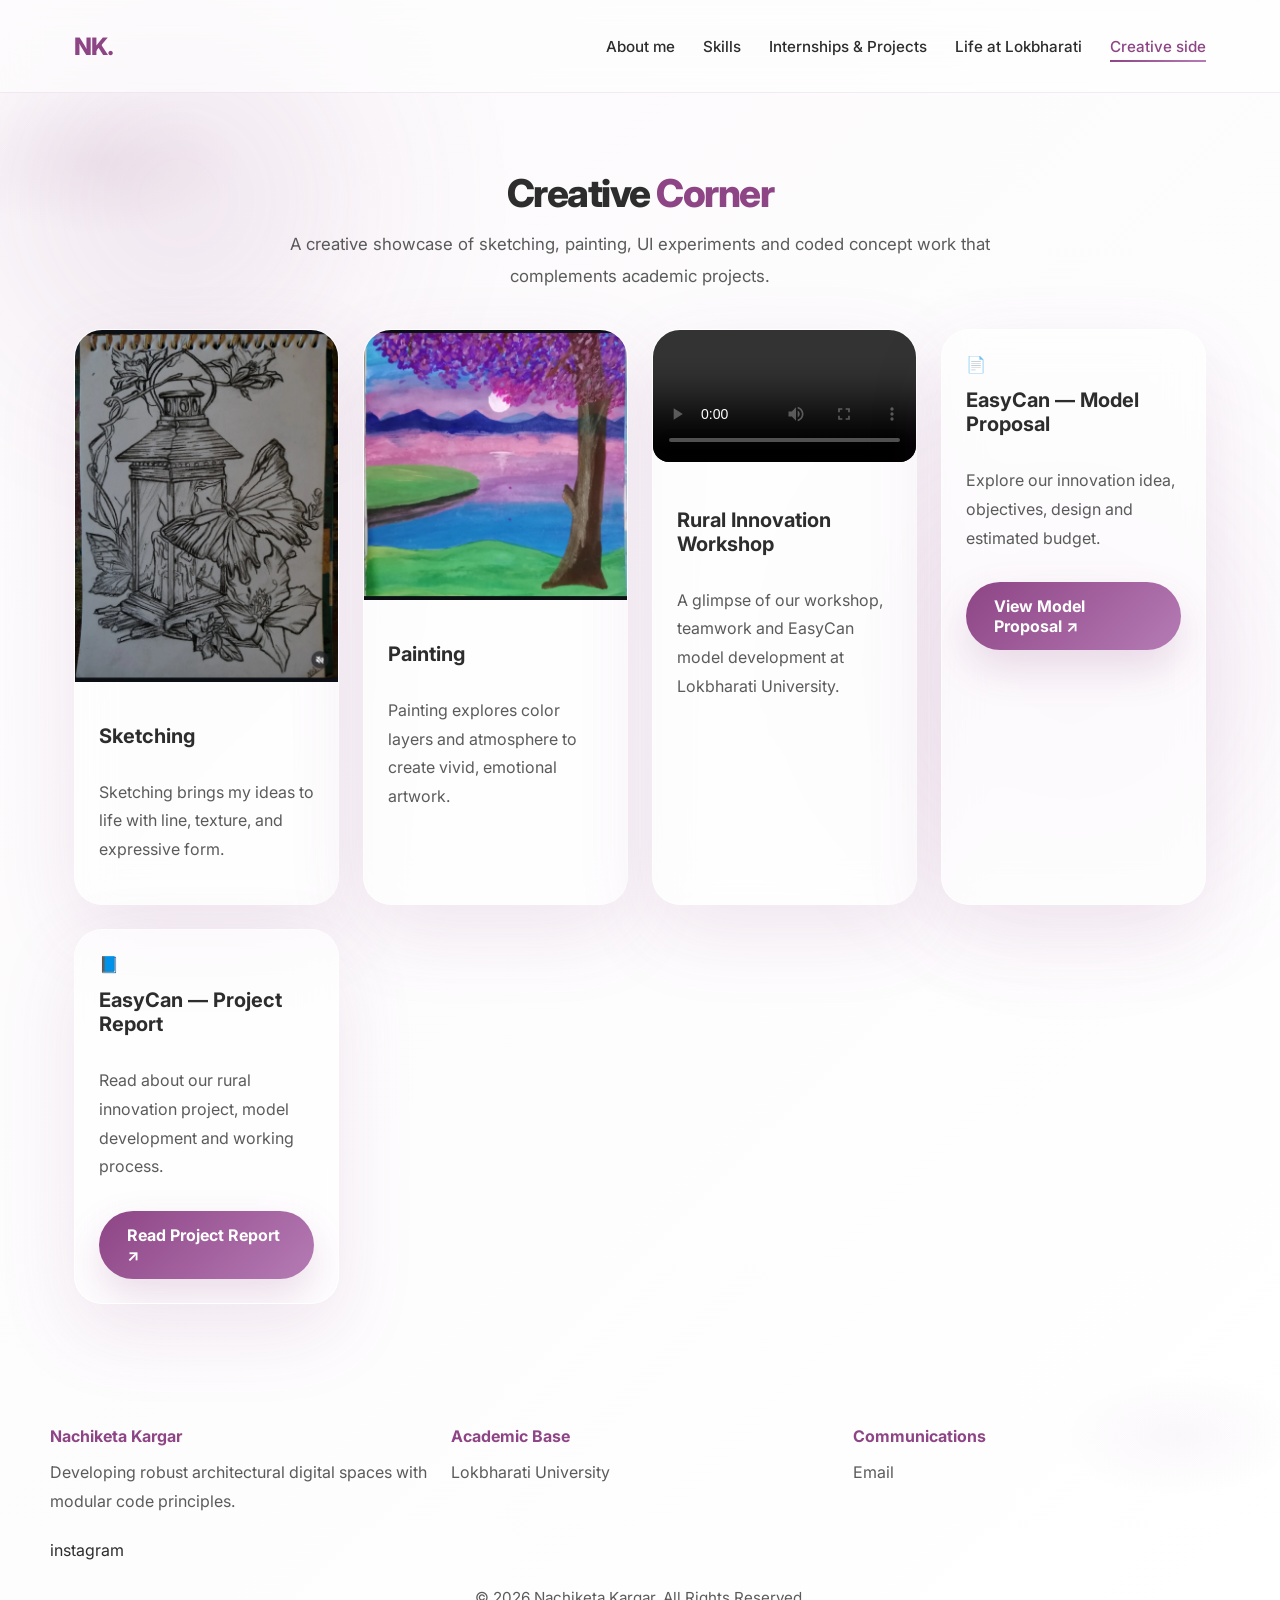
==== commit 7e25d24a: "Refactor Rural Innovation Workshop and EasyCan sections Updated video source and descriptions for th" ====
--- a/creative.html
+++ b/creative.html
@@ -83,49 +83,55 @@
                
 <!-- Rural Innovation Workshop Video -->
 
+<!-- Rural Innovation Workshop Video -->
 <article class="glass-card creative-card tilt-card">
-<div class="project-visual">
-<video controls preload="metadata" style="width:100%; border-radius:16px;">
-<source src="image/[WhatsApp Video 2026-11-02 at 8.56.50 AM.mp4](https://github.com/n65105450-dot/my-portfolio-/blob/main/image/WhatsApp%20Video%202026-11-02%20at%208.56.50%20AM.mp4 "WhatsApp Video 2026-11-02 at 8.56.50 AM.mp4")" type="video/mp4">
-          Your browser does not support video playback.
-</video>
-</div>
-<div class="card-content">
-<h3 class="creative-title">Rural Innovation Workshop\</h3>
-<p class="creative-description">
-           Explore my Rural Innovation Workshop experience, teamwork and EasyCan model development at Lokbharati University.
-</p>
-  </div>
+    <div class="project-visual">
+        <video controls preload="metadata" style="width:100%; border-radius:16px;">
+            <source src="image/WhatsApp%20Video%202026-11-02%20at%208.56.50%20AM.mp4" type="video/mp4">
+            Your browser does not support video playback.
+        </video>
+    </div>
+
+    <div class="card-content">
+        <h3 class="creative-title">Rural Innovation Workshop</h3>
+        <p class="creative-description">
+            A glimpse of our workshop, teamwork and EasyCan model development at Lokbharati University.
+        </p>
+    </div>
 </article>
 
 <!-- EasyCan Model Proposal -->
-
 <article class="glass-card creative-card tilt-card">
-   <div class="card-content">
-       <div class="creative-icon">📄\</div>
-       <h3 class="creative-title">EasyCan — Model Proposal\</h3>
-       <p class="creative-description">
-           Explore the idea, objectives, design and estimated budget of our EasyCan innovation.
-       </p>
-       <a href="image/[Model Proposal.docx (3).pdf](https://github.com/n65105450-dot/my-portfolio-/blob/main/image/Model%20Proposal.docx%20\(3\).pdf "Model Proposal.docx (3).pdf")" target="\_blank" rel="noopener noreferrer" class="btn btn-primary">
-           View Model Proposal ↗
-       </a>
-  </div>
+    <div class="card-content">
+        <div class="creative-icon">📄</div>
+        <h3 class="creative-title">EasyCan — Model Proposal</h3>
+        <p class="creative-description">
+            Explore our innovation idea, objectives, design and estimated budget.
+        </p>
+        <a href="image/Model%20Proposal.docx%20(3).pdf"
+           target="_blank"
+           rel="noopener noreferrer"
+           class="btn btn-primary">
+            View Model Proposal ↗
+        </a>
+    </div>
 </article>
 
 <!-- EasyCan Project Report -->
-
 <article class="glass-card creative-card tilt-card">
-   <div class="card-content">
-       <div class="creative-icon">📘\</div>
-       <h3 class="creative-title">EasyCan — Project Report\</h3>
-       <p class="creative-description">
-           Read about our rural innovation, model development, working process and outcomes.
-       </p>
-     <a href="image/[Rural_Innovation_Model_Report\_ group no 11.docx (1).pdf](https://github.com/n65105450-dot/my-portfolio-/blob/main/image/Rural_Innovation_Model_Report_%20group%20no%20%2011.docx%20\(1\).pdf "Rural_Innovation_Model_Report_ group no  11.docx (1).pdf")" target="\_blank" rel="noopener noreferrer" class="btn btn-primary">
-          Read Project Report ↗
-</a>
-</div>
+    <div class="card-content">
+        <div class="creative-icon">📘</div>
+        <h3 class="creative-title">EasyCan — Project Report</h3>
+        <p class="creative-description">
+            Read about our rural innovation project, model development and working process.
+        </p>
+        <a href="image/Rural_Innovation_Model_Report_%20group%20no%20%2011.docx%20(1).pdf"
+           target="_blank"
+           rel="noopener noreferrer"
+           class="btn btn-primary">
+            Read Project Report ↗
+        </a>
+    </div>
 </article>
 
             </div>
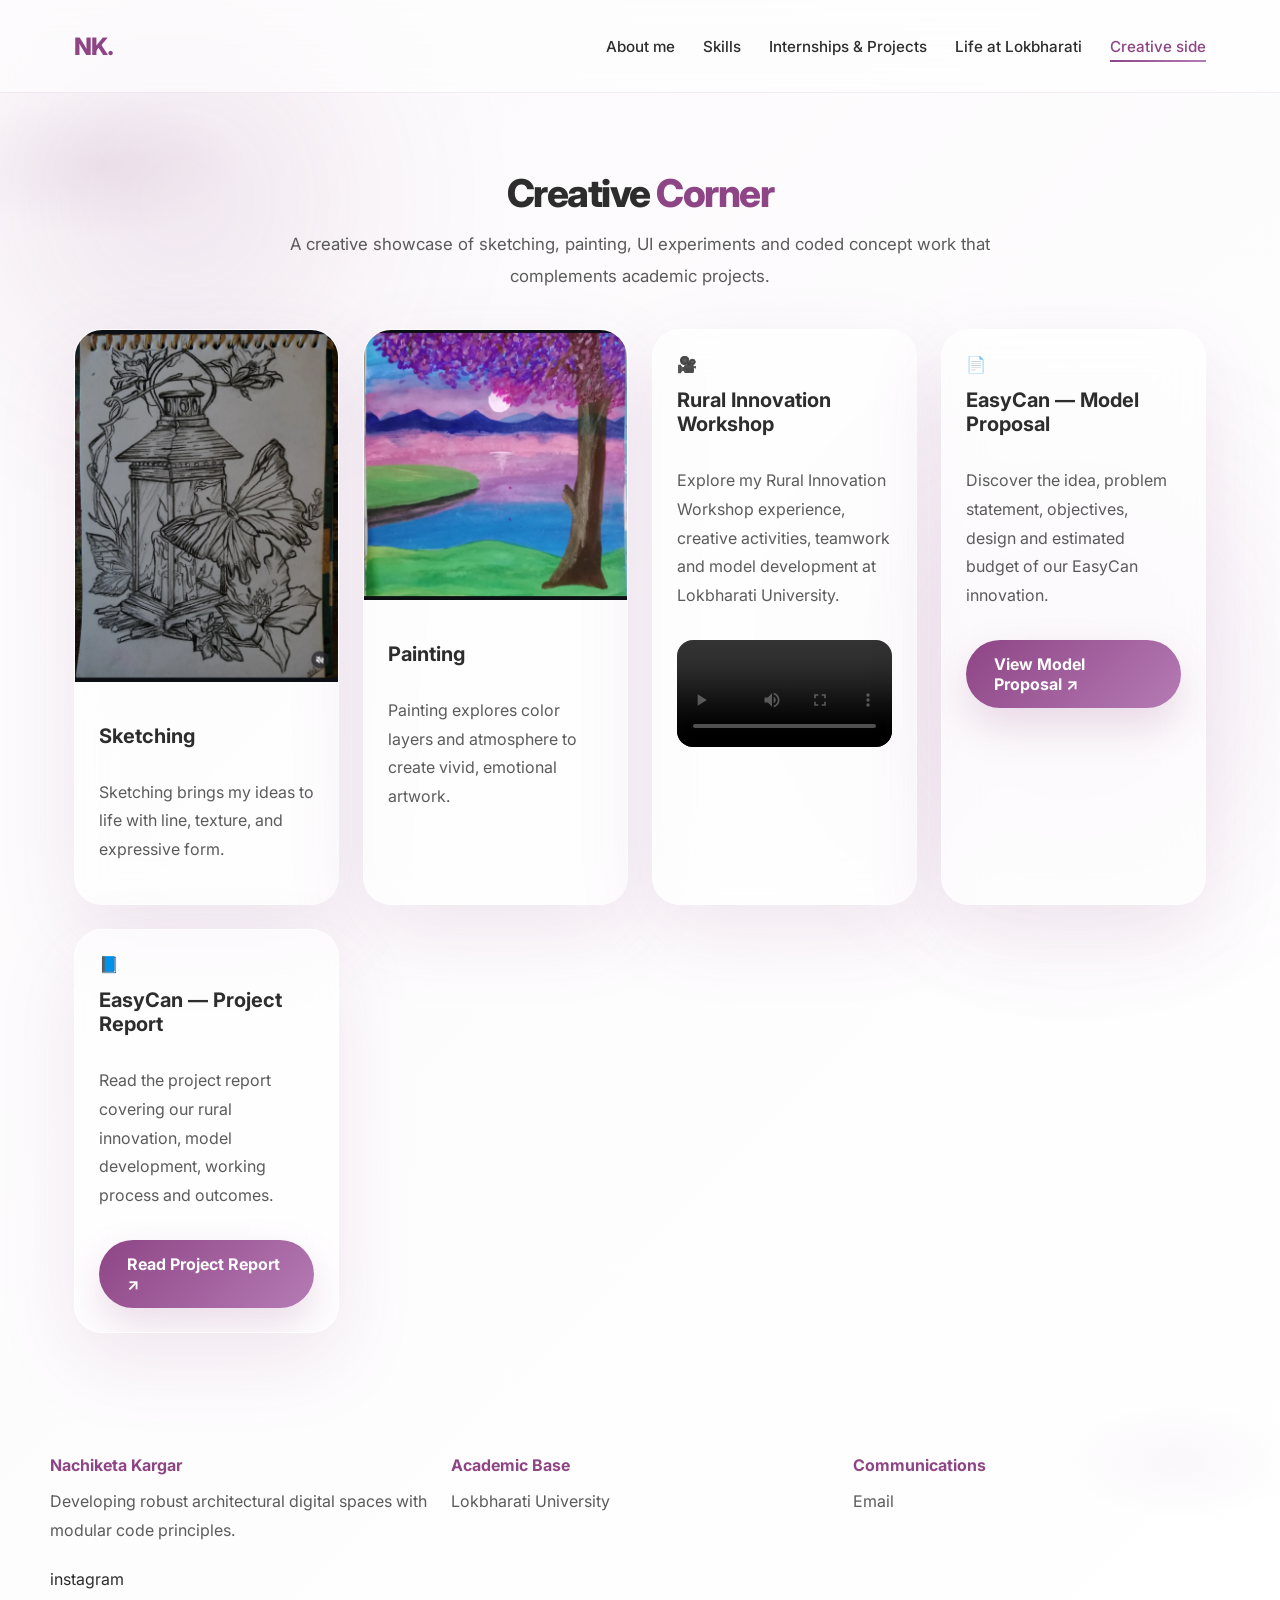
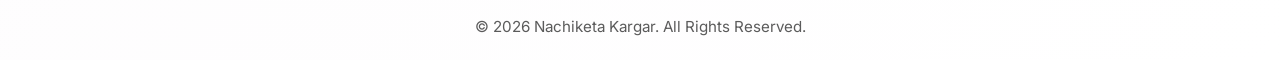
==== commit 4b41b809: "Revise content and update video sources in creative.html" ====
--- a/creative.html
+++ b/creative.html
@@ -81,34 +81,42 @@
                     </div>
                 </article>-->
                
-<!-- Rural Innovation Workshop Video -->
 
 <!-- Rural Innovation Workshop Video -->
 <article class="glass-card creative-card tilt-card">
-    <div class="project-visual">
-        <video controls preload="metadata" style="width:100%; border-radius:16px;">
-            <source src="image/WhatsApp%20Video%202026-11-02%20at%208.56.50%20AM.mp4" type="video/mp4">
+    <div class="card-content">
+        <div class="creative-icon">🎥</div>
+
+        <h3 class="creative-title">Rural Innovation Workshop</h3>
+
+        <p class="creative-description">
+            Explore my Rural Innovation Workshop experience,
+            creative activities, teamwork and model development
+            at Lokbharati University.
+        </p>
+
+        <video controls preload="metadata"
+               style="width:100%; border-radius:16px;">
+            <source src="image/Rural_Innovation_Model_Report_ group no  11.docx (1).pdf"
+                    type="video/mp4">
             Your browser does not support video playback.
         </video>
     </div>
-
-    <div class="card-content">
-        <h3 class="creative-title">Rural Innovation Workshop</h3>
-        <p class="creative-description">
-            A glimpse of our workshop, teamwork and EasyCan model development at Lokbharati University.
-        </p>
-    </div>
 </article>
 
-<!-- EasyCan Model Proposal -->
+<!-- Model Proposal -->
 <article class="glass-card creative-card tilt-card">
     <div class="card-content">
         <div class="creative-icon">📄</div>
+
         <h3 class="creative-title">EasyCan — Model Proposal</h3>
+
         <p class="creative-description">
-            Explore our innovation idea, objectives, design and estimated budget.
+            Discover the idea, problem statement, objectives,
+            design and estimated budget of our EasyCan innovation.
         </p>
-        <a href="image/Model%20Proposal.docx%20(3).pdf"
+
+        <a href="image/Model Proposal.docx (3).pdf"
            target="_blank"
            rel="noopener noreferrer"
            class="btn btn-primary">
@@ -117,15 +125,19 @@
     </div>
 </article>
 
-<!-- EasyCan Project Report -->
+<!-- Project Report -->
 <article class="glass-card creative-card tilt-card">
     <div class="card-content">
         <div class="creative-icon">📘</div>
+
         <h3 class="creative-title">EasyCan — Project Report</h3>
+
         <p class="creative-description">
-            Read about our rural innovation project, model development and working process.
+            Read the project report covering our rural innovation,
+            model development, working process and outcomes.
         </p>
-        <a href="image/Rural_Innovation_Model_Report_%20group%20no%20%2011.docx%20(1).pdf"
+
+        <a href="image/Rural_Innovation_Model_Report_ group no  11.docx (1).pdf"
            target="_blank"
            rel="noopener noreferrer"
            class="btn btn-primary">
@@ -133,6 +145,7 @@
         </a>
     </div>
 </article>
+
 
             </div>
         </section>
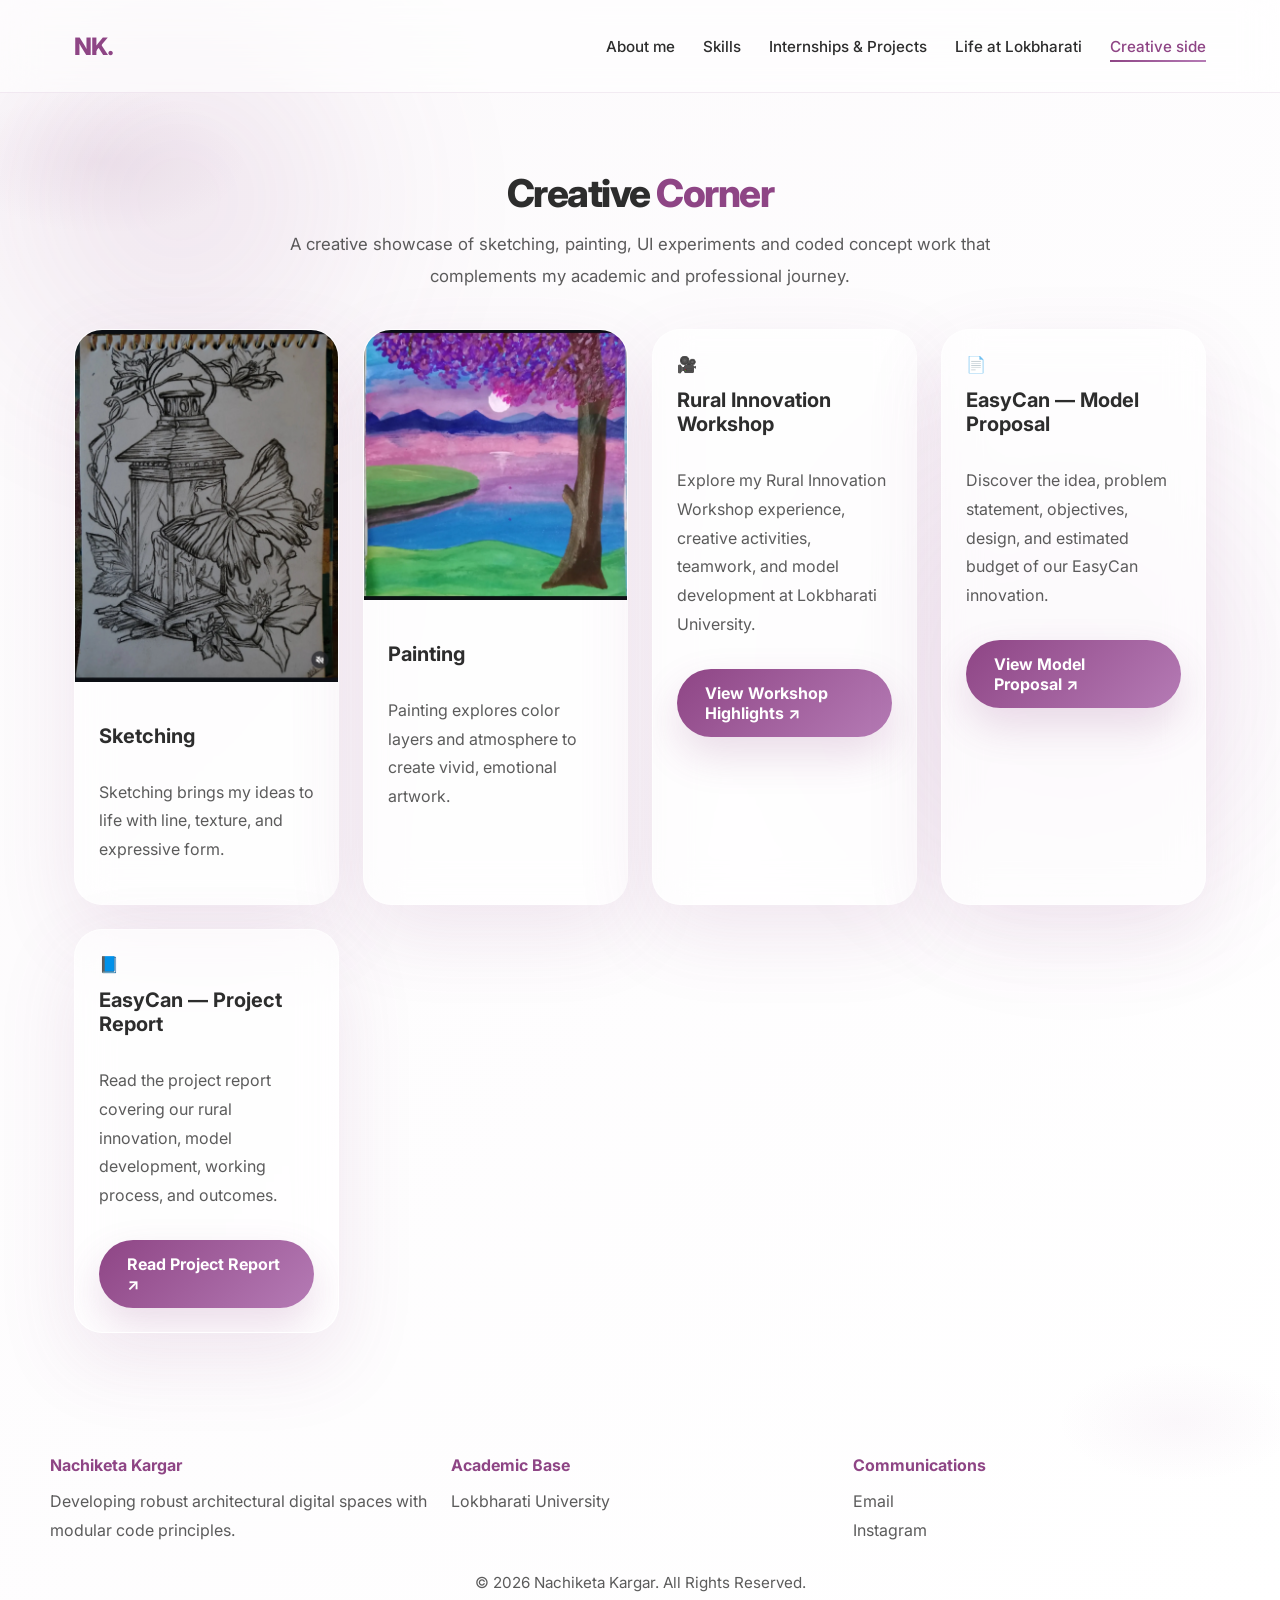
==== commit 2d81dcac: "Fix broken email link and invalid video/PDF usage in the creative page, while preserving the existin" ====
--- a/creative.html
+++ b/creative.html
@@ -38,7 +38,9 @@
     <main>
         <section class="section-block reveal">
             <h2 class="section-title">Creative <span>Corner</span></h2>
-            <p class="hero-subtitle" style="text-align:center; max-width:700px; margin:0 auto 36px;">A creative showcase of sketching, painting, UI experiments and coded concept work that complements academic projects.</p>
+            <p class="hero-subtitle" style="text-align:center; max-width:700px; margin:0 auto 36px;">
+                A creative showcase of sketching, painting, UI experiments and coded concept work that complements my academic and professional journey.
+            </p>
             <div class="creative-gallery">
                 <article class="glass-card creative-card tilt-card">
                     <div class="project-visual">
@@ -49,6 +51,7 @@
                         <p class="creative-description">Sketching brings my ideas to life with line, texture, and expressive form.</p>
                     </div>
                 </article>
+
                 <article class="glass-card creative-card tilt-card">
                     <div class="project-visual">
                         <img src="image/paint.jpeg" alt="Painting by Nachiketa">
@@ -58,95 +61,54 @@
                         <p class="creative-description">Painting explores color layers and atmosphere to create vivid, emotional artwork.</p>
                     </div>
                 </article>
-                <!--
+
                 <article class="glass-card creative-card tilt-card">
-                    <div class="creative-icon">📐</div>
                     <div class="card-content">
-                        <h3 class="creative-title">Creative Learning</h3>
-                        <p class="creative-description">Experimenting with design theory, layout rhythm, and premium interface structure.</p>
+                        <div class="creative-icon">🎥</div>
+                        <h3 class="creative-title">Rural Innovation Workshop</h3>
+                        <p class="creative-description">
+                            Explore my Rural Innovation Workshop experience, creative activities, teamwork, and model development at Lokbharati University.
+                        </p>
+                        <a href="image/Rural_Innovation_Model_Report_ group no  11.docx (1).pdf"
+                           target="_blank"
+                           rel="noopener noreferrer"
+                           class="btn btn-primary">
+                            View Workshop Highlights ↗
+                        </a>
                     </div>
                 </article>
+
                 <article class="glass-card creative-card tilt-card">
-                    <div class="creative-icon">💻</div>
                     <div class="card-content">
-                        <h3 class="creative-title">Coding Projects</h3>
-                        <p class="creative-description">Building visual prototypes, motion studies, and polished front-end demos with clean code.</p>
+                        <div class="creative-icon">📄</div>
+                        <h3 class="creative-title">EasyCan — Model Proposal</h3>
+                        <p class="creative-description">
+                            Discover the idea, problem statement, objectives, design, and estimated budget of our EasyCan innovation.
+                        </p>
+                        <a href="image/Model Proposal.docx (3).pdf"
+                           target="_blank"
+                           rel="noopener noreferrer"
+                           class="btn btn-primary">
+                            View Model Proposal ↗
+                        </a>
                     </div>
                 </article>
+
                 <article class="glass-card creative-card tilt-card">
-                    <div class="creative-icon">✍️</div>
                     <div class="card-content">
-                        <h3 class="creative-title">Visual Frameworks</h3>
-                        <p class="creative-description">Mapping complex ideas into elegant, accessible interface systems.</p>
+                        <div class="creative-icon">📘</div>
+                        <h3 class="creative-title">EasyCan — Project Report</h3>
+                        <p class="creative-description">
+                            Read the project report covering our rural innovation, model development, working process, and outcomes.
+                        </p>
+                        <a href="image/Rural_Innovation_Model_Report_ group no  11.docx (1).pdf"
+                           target="_blank"
+                           rel="noopener noreferrer"
+                           class="btn btn-primary">
+                            Read Project Report ↗
+                        </a>
                     </div>
-                </article>-->
-               
-
-<!-- Rural Innovation Workshop Video -->
-<article class="glass-card creative-card tilt-card">
-    <div class="card-content">
-        <div class="creative-icon">🎥</div>
-
-        <h3 class="creative-title">Rural Innovation Workshop</h3>
-
-        <p class="creative-description">
-            Explore my Rural Innovation Workshop experience,
-            creative activities, teamwork and model development
-            at Lokbharati University.
-        </p>
-
-        <video controls preload="metadata"
-               style="width:100%; border-radius:16px;">
-            <source src="image/Rural_Innovation_Model_Report_ group no  11.docx (1).pdf"
-                    type="video/mp4">
-            Your browser does not support video playback.
-        </video>
-    </div>
-</article>
-
-<!-- Model Proposal -->
-<article class="glass-card creative-card tilt-card">
-    <div class="card-content">
-        <div class="creative-icon">📄</div>
-
-        <h3 class="creative-title">EasyCan — Model Proposal</h3>
-
-        <p class="creative-description">
-            Discover the idea, problem statement, objectives,
-            design and estimated budget of our EasyCan innovation.
-        </p>
-
-        <a href="image/Model Proposal.docx (3).pdf"
-           target="_blank"
-           rel="noopener noreferrer"
-           class="btn btn-primary">
-            View Model Proposal ↗
-        </a>
-    </div>
-</article>
-
-<!-- Project Report -->
-<article class="glass-card creative-card tilt-card">
-    <div class="card-content">
-        <div class="creative-icon">📘</div>
-
-        <h3 class="creative-title">EasyCan — Project Report</h3>
-
-        <p class="creative-description">
-            Read the project report covering our rural innovation,
-            model development, working process and outcomes.
-        </p>
-
-        <a href="image/Rural_Innovation_Model_Report_ group no  11.docx (1).pdf"
-           target="_blank"
-           rel="noopener noreferrer"
-           class="btn btn-primary">
-            Read Project Report ↗
-        </a>
-    </div>
-</article>
-
-
+                </article>
             </div>
         </section>
     </main>
@@ -163,8 +125,8 @@
             </div>
             <div class="footer-block">
                 <h4>Communications</h4>
-                <a href="mail to:nachiketa.kargar@lokbhartiuniversity.in.edu">Email</a></div>
-              <div>  <a href="https://www.instagram.com/nachu6563/" target="_blank">instagram</a>
+                <a href="mailto:nachiketa.kargar@lokbhartiuniversity.in.edu">Email</a><br>
+                <a href="https://www.instagram.com/nachu6563/" target="_blank" rel="noopener noreferrer">Instagram</a>
             </div>
         </div>
         <div class="footer-bottom">&copy; 2026 Nachiketa Kargar. All Rights Reserved.</div>
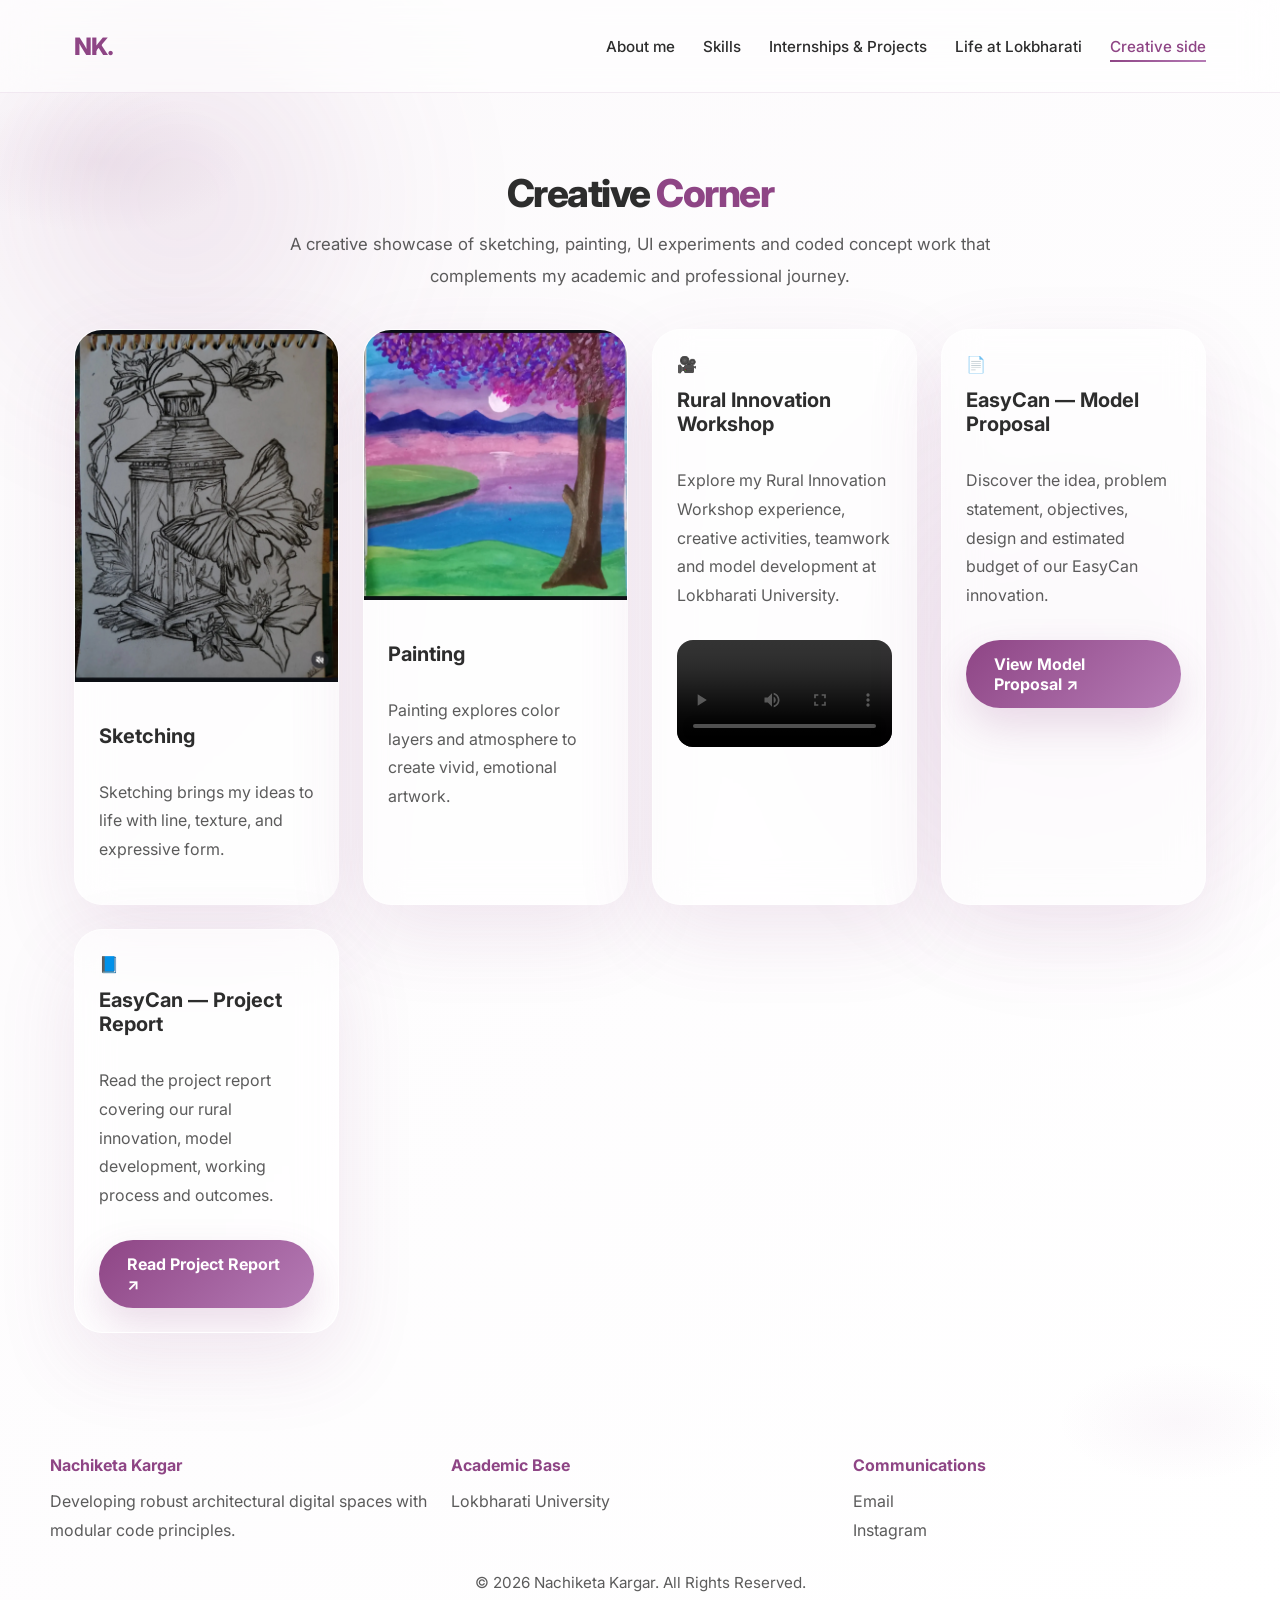
==== commit 66d06db1: "Enhance creative.html with video and project details Added video section and updated content for Rur" ====
--- a/creative.html
+++ b/creative.html
@@ -62,53 +62,71 @@
                     </div>
                 </article>
 
-                <article class="glass-card creative-card tilt-card">
-                    <div class="card-content">
-                        <div class="creative-icon">🎥</div>
-                        <h3 class="creative-title">Rural Innovation Workshop</h3>
-                        <p class="creative-description">
-                            Explore my Rural Innovation Workshop experience, creative activities, teamwork, and model development at Lokbharati University.
-                        </p>
-                        <a href="image/Rural_Innovation_Model_Report_ group no  11.docx (1).pdf"
-                           target="_blank"
-                           rel="noopener noreferrer"
-                           class="btn btn-primary">
-                            View Workshop Highlights ↗
-                        </a>
-                    </div>
-                </article>
+                
+<!-- Rural Innovation Workshop Video -->
+<article class="glass-card creative-card tilt-card">
+    <div class="card-content">
+        <div class="creative-icon">🎥</div>
 
-                <article class="glass-card creative-card tilt-card">
-                    <div class="card-content">
-                        <div class="creative-icon">📄</div>
-                        <h3 class="creative-title">EasyCan — Model Proposal</h3>
-                        <p class="creative-description">
-                            Discover the idea, problem statement, objectives, design, and estimated budget of our EasyCan innovation.
-                        </p>
-                        <a href="image/Model Proposal.docx (3).pdf"
-                           target="_blank"
-                           rel="noopener noreferrer"
-                           class="btn btn-primary">
-                            View Model Proposal ↗
-                        </a>
-                    </div>
-                </article>
+        <h3 class="creative-title">Rural Innovation Workshop</h3>
 
-                <article class="glass-card creative-card tilt-card">
-                    <div class="card-content">
-                        <div class="creative-icon">📘</div>
-                        <h3 class="creative-title">EasyCan — Project Report</h3>
-                        <p class="creative-description">
-                            Read the project report covering our rural innovation, model development, working process, and outcomes.
-                        </p>
-                        <a href="image/Rural_Innovation_Model_Report_ group no  11.docx (1).pdf"
-                           target="_blank"
-                           rel="noopener noreferrer"
-                           class="btn btn-primary">
-                            Read Project Report ↗
-                        </a>
-                    </div>
-                </article>
+        <p class="creative-description">
+            Explore my Rural Innovation Workshop experience,
+            creative activities, teamwork and model development
+            at Lokbharati University.
+        </p>
+
+        <video controls preload="metadata"
+               style="width:100%; border-radius:16px;">
+            <source src="assets/creative-corner/workshop-video.mp4"
+                    type="video/mp4">
+            Your browser does not support video playback.
+        </video>
+    </div>
+</article>
+
+<!-- Model Proposal -->
+<article class="glass-card creative-card tilt-card">
+    <div class="card-content">
+        <div class="creative-icon">📄</div>
+
+        <h3 class="creative-title">EasyCan — Model Proposal</h3>
+
+        <p class="creative-description">
+            Discover the idea, problem statement, objectives,
+            design and estimated budget of our EasyCan innovation.
+        </p>
+
+        <a href="assets/creative-corner/model-proposal.pdf"
+           target="_blank"
+           rel="noopener noreferrer"
+           class="btn btn-primary">
+            View Model Proposal ↗
+        </a>
+    </div>
+</article>
+
+<!-- Project Report -->
+<article class="glass-card creative-card tilt-card">
+    <div class="card-content">
+        <div class="creative-icon">📘</div>
+
+        <h3 class="creative-title">EasyCan — Project Report</h3>
+
+        <p class="creative-description">
+            Read the project report covering our rural innovation,
+            model development, working process and outcomes.
+        </p>
+
+        <a href="assets/creative-corner/project-report.pdf"
+           target="_blank"
+           rel="noopener noreferrer"
+           class="btn btn-primary">
+            Read Project Report ↗
+        </a>
+    </div>
+</article>
+
             </div>
         </section>
     </main>
